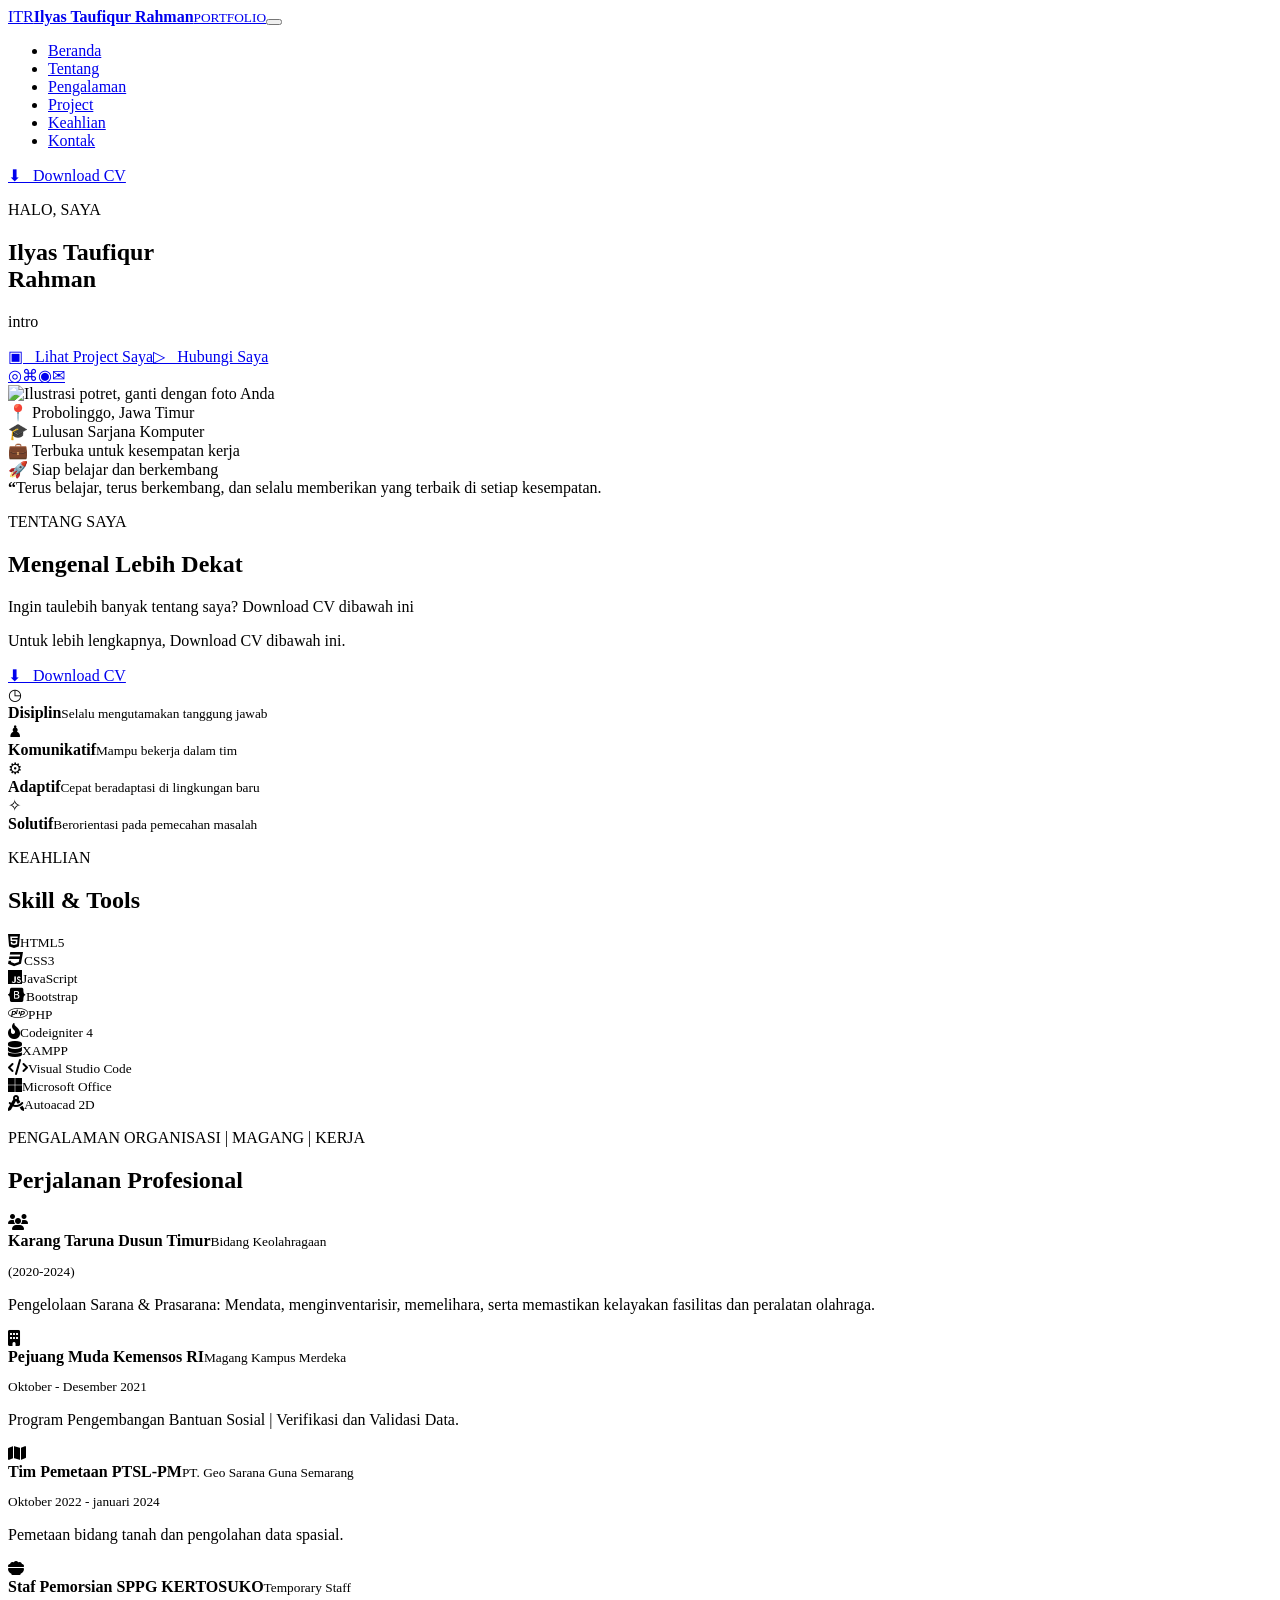
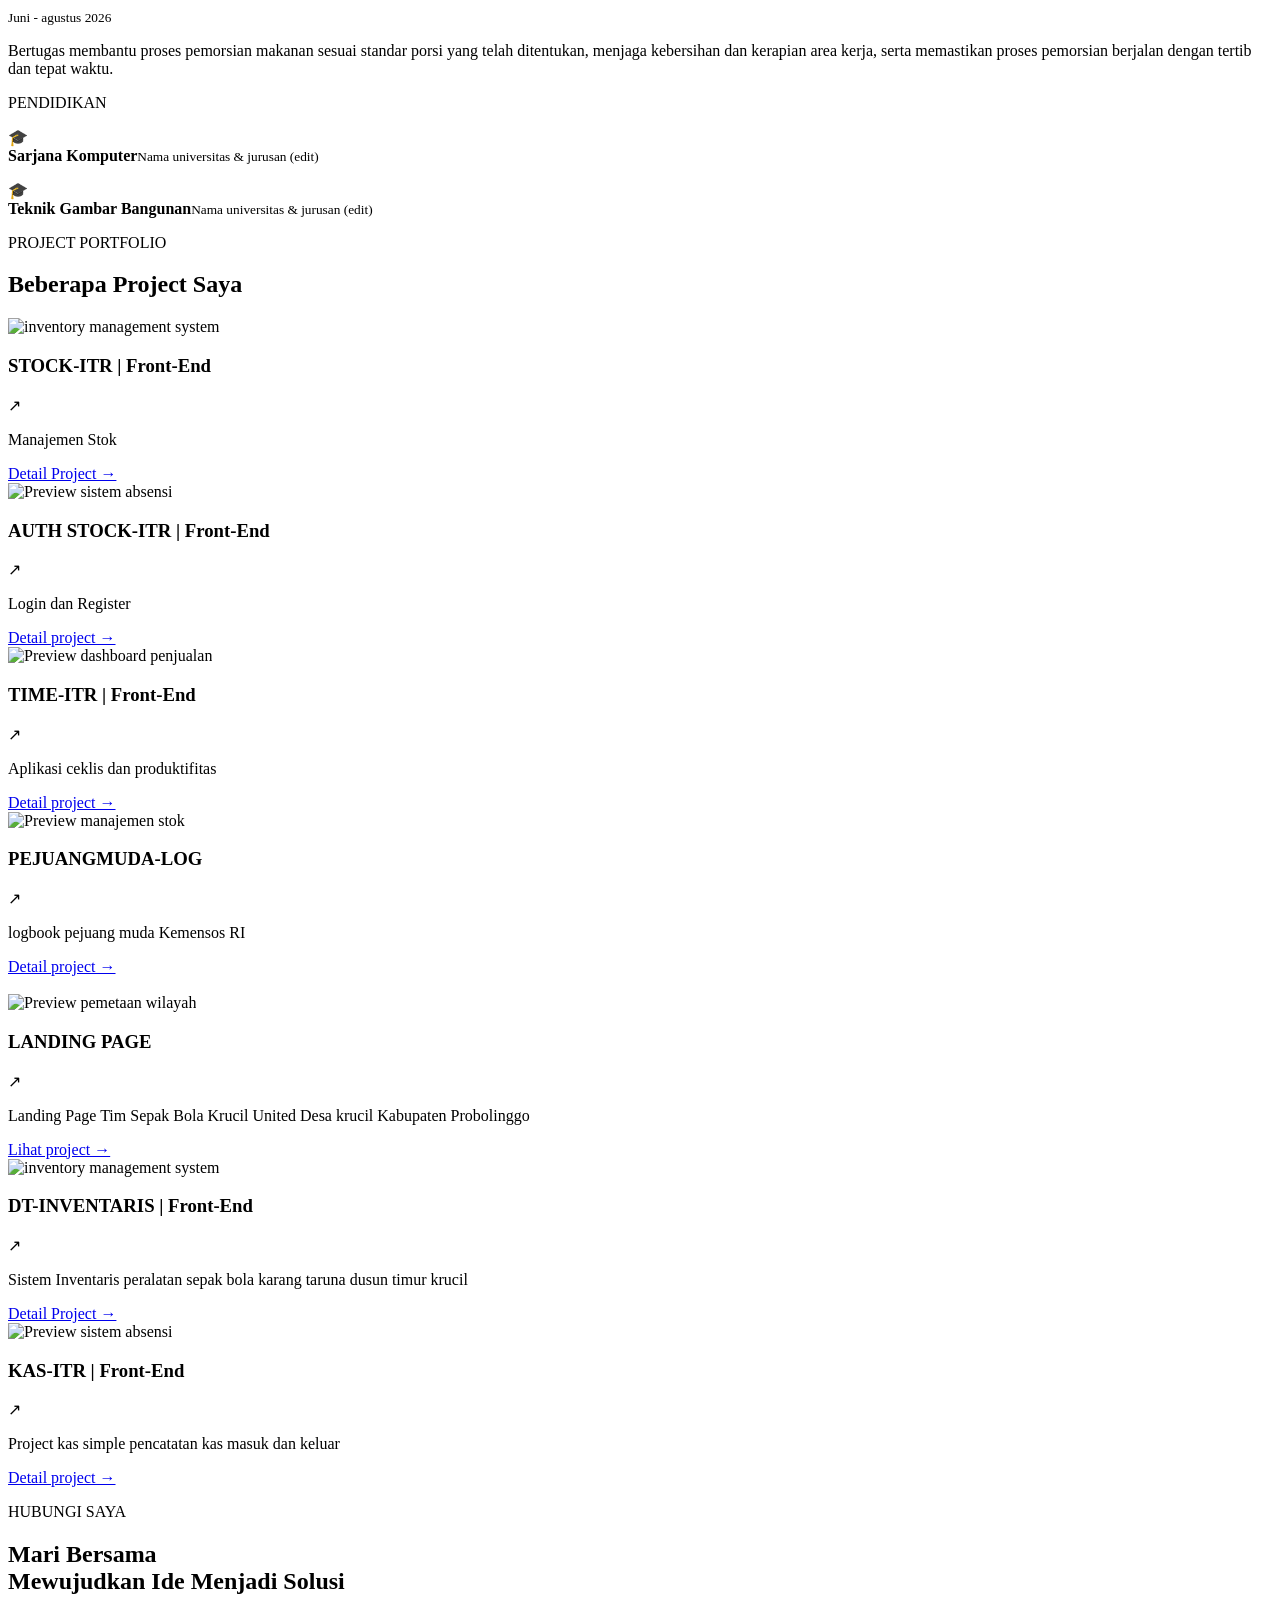
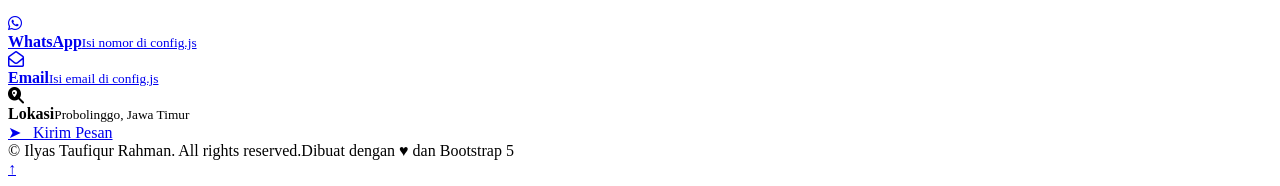
==== index.html @ 0b824280 "Add files via upload" ====
<!doctype html>
<html lang="id">
  <head>
    <meta charset="utf-8" />
    <meta name="viewport" content="width=device-width,initial-scale=1" />
    <meta name="theme-color" content="#080e13" />
    <meta
      name="description"
      content="Portfolio profesional Ilyas Taufiqur Rahman: administrasi, operasional, pemetaan, dan project digital."
    />
    <title>ITR | Personal Portfolio</title>
    <link
      rel="icon"
      type="image/png"
      href="assets/img/hero-portrait.jpeg"
      class="ikon"
    />

    <!-- <link
      href="https://cdn.jsdelivr.net/npm/bootstrap@5.3.3/dist/css/bootstrap.min.css"
      rel="stylesheet"
    /> -->
    <link
      href="https://cdn.jsdelivr.net/npm/bootstrap-icons@1.11.3/font/bootstrap-icons.min.css"
      rel="stylesheet"
    />
    <link
      href="https://fonts.googleapis.com/css2?family=Barlow+Condensed:wght@500;600;700;800;900&family=Inter:wght@400;500;600;700&display=swap"
      rel="stylesheet"
    />
    <link rel="stylesheet" href="assets/css/bootstrap.min.css" />
    <link rel="stylesheet" href="assets/css/style.css" />
    <link
      rel="stylesheet"
      href="https://cdnjs.cloudflare.com/ajax/libs/font-awesome/6.5.2/css/all.min.css"
    />
  </head>
  <body>
    <header class="site-header fixed-top">
      <nav class="container navbar navbar-expand-lg navbar-dark">
        <a
          class="navbar-brand brand d-flex align-items-center gap-3"
          href="#beranda"
          ><span class="brand-mark">IT<span>R</span></span
          ><span class="brand-text"
            ><strong id="brandName">Ilyas Taufiqur Rahman</strong
            ><small>PORTFOLIO</small></span
          ></a
        ><button
          class="navbar-toggler"
          type="button"
          data-bs-toggle="collapse"
          data-bs-target="#mainNav"
          aria-label="Buka navigasi"
        >
          <span class="navbar-toggler-icon"></span>
        </button>
        <div class="collapse navbar-collapse" id="mainNav">
          <ul class="navbar-nav mx-auto gap-lg-3">
            <li class="nav-item">
              <a class="nav-link active" href="#beranda">Beranda</a>
            </li>
            <li class="nav-item">
              <a class="nav-link" href="#tentang">Tentang</a>
            </li>
            <li class="nav-item">
              <a class="nav-link" href="#pengalaman">Pengalaman</a>
            </li>
            <li class="nav-item">
              <a class="nav-link" href="#project">Project</a>
            </li>
            <li class="nav-item">
              <a class="nav-link" href="#keahlian">Keahlian</a>
            </li>
            <li class="nav-item">
              <a class="nav-link" href="#kontak">Kontak</a>
            </li>
          </ul>
          <a
            class="btn btn-gold btn-sm nav-cv"
            href="assets/cv/CV-Ilyas.pdf"
            id="navCv"
            download
            >⬇ &nbsp; Download CV</a
          >
        </div>
      </nav>
    </header>
    <main>
      <section class="hero" id="beranda">
        <div class="hero-background"></div>
        <div class="container hero-inner">
          <div class="row align-items-center">
            <div class="col-lg-6 hero-copy">
              <p class="eyebrow">HALO, SAYA</p>
              <h1>Ilyas Taufiqur<br /><span>Rahman</span></h1>
              <!-- <p class="hero-subtitle" id="tagline"></p> -->
              <p class="hero-description" id="intro">intro</p>
              <div class="d-flex gap-3 flex-wrap mt-4">
                <a href="#project" class="btn btn-gold"
                  >▣ &nbsp; Lihat Project Saya</a
                ><a href="#kontak" class="btn btn-outline-light"
                  >▷ &nbsp; Hubungi Saya</a
                >
              </div>
              <div class="socials mt-4" id="socials">
                <a href="#kontak" aria-label="LinkedIn"></a
                ><a href="#kontak" aria-label="Instagram">◎</a
                ><a href="#kontak" aria-label="GitHub">⌘</a
                ><a href="#kontak" aria-label="WhatsApp">◉</a
                ><a href="#kontak" aria-label="Email">✉</a>
              </div>
            </div>
            <div class="col-lg-6 hero-right">
              <img
                class="hero-person"
                src="assets/img/hero-portrait.jpeg"
                alt="Ilustrasi potret, ganti dengan foto Anda"
              />
              <div class="hero-facts">
                <div>
                  📍 <span id="locationTop">Probolinggo, Jawa Timur</span>
                </div>
                <div>🎓 <span>Lulusan Sarjana Komputer</span></div>
                <div>💼 <span>Terbuka untuk kesempatan kerja</span></div>
                <div>🚀 <span>Siap belajar dan berkembang</span></div>
              </div>
              <div class="quote">
                <b>“</b
                ><span
                  >Terus belajar, terus berkembang, dan selalu memberikan yang
                  terbaik di setiap kesempatan.</span
                >
              </div>
            </div>
          </div>
        </div>
      </section>
      <section class="about-skills" id="tentang">
        <div class="container">
          <div class="row g-5">
            <div class="col-lg-7">
              <p class="eyebrow small">TENTANG SAYA</p>
              <h2>Mengenal Lebih Dekat</h2>
              <div class="row g-4">
                <div class="col-md-7">
                  <p class="muted" id="aboutText">
                    Ingin taulebih banyak tentang saya? Download CV dibawah ini
                  </p>
                  <p>Untuk lebih lengkapnya, Download CV dibawah ini.</p>
                  <a
                    class="btn btn-gold mt-2"
                    href="assets/cv/CV-ILyas.pdf"
                    id="aboutCv"
                    download
                    >⬇ &nbsp; Download CV</a
                  >
                </div>
                <div class="col-md-5">
                  <div class="value-grid">
                    <div class="value-card">
                      <span>◷</span>
                      <div>
                        <strong>Disiplin</strong
                        ><small>Selalu mengutamakan tanggung jawab</small>
                      </div>
                    </div>
                    <div class="value-card">
                      <span>♟</span>
                      <div>
                        <strong>Komunikatif</strong
                        ><small>Mampu bekerja dalam tim</small>
                      </div>
                    </div>
                    <div class="value-card">
                      <span>⚙</span>
                      <div>
                        <strong>Adaptif</strong
                        ><small>Cepat beradaptasi di lingkungan baru</small>
                      </div>
                    </div>
                    <div class="value-card">
                      <span>✧</span>
                      <div>
                        <strong>Solutif</strong
                        ><small>Berorientasi pada pemecahan masalah</small>
                      </div>
                    </div>
                  </div>
                </div>
              </div>
            </div>
            <div class="col-lg-5 skills-column" id="keahlian">
              <p class="eyebrow small">KEAHLIAN</p>
              <h2>Skill &amp; Tools</h2>
              <div class="skill-grid">
                <div class="skill">
                  <span class="skill-icon orange"
                    ><i class="fa-brands fa-html5"></i></span
                  ><small>HTML5</small>
                </div>
                <div class="skill">
                  <span class="skill-icon blue"
                    ><i class="fa-brands fa-css3"></i></span
                  ><small>CSS3</small>
                </div>
                <div class="skill">
                  <span class="skill-icon yellow"
                    ><i class="fa-brands fa-js"></i></span
                  ><small>JavaScript</small>
                </div>
                <div class="skill">
                  <span class="skill-icon purple"
                    ><i class="fa-brands fa-bootstrap"></i></span
                  ><small>Bootstrap</small>
                </div>
                <div class="skill">
                  <span class="skill-icon lavender"
                    ><i class="fa-brands fa-php"></i></span
                  ><small>PHP</small>
                </div>
                <div class="skill">
                  <span class="skill-icon coral"
                    ><i class="fa-solid fa-fire-flame-curved"></i></span
                  ><small>Codeigniter 4</small>
                </div>
                <div class="skill">
                  <span class="skill-icon sky"
                    ><i class="fa-solid fa-database"></i></span
                  ><small>XAMPP</small>
                </div>
                <div class="skill">
                  <span class="skill-icon biru"
                    ><i class="fa-solid fa-code"></i></span
                  ><small>Visual Studio Code</small>
                </div>

                <div class="skill">
                  <span class="skill-icon blue"
                    ><i class="fa-brands fa-microsoft"></i></span
                  ><small>Microsoft Office</small>
                </div>
                <div class="skill">
                  <span class="skill-icon red"
                    ><i class="fa-solid fa-compass-drafting"></i></span
                  ><small>Autoacad 2D</small>
                </div>
              </div>
            </div>
          </div>
        </div>
      </section>
      <section class="experience" id="pengalaman">
        <div class="container">
          <div class="row g-4">
            <div class="col-lg-9">
              <p class="eyebrow small">
                PENGALAMAN ORGANISASI | MAGANG | KERJA
              </p>
              <h2>Perjalanan Profesional</h2>
              <div class="timeline">
                <article class="timeline-card">
                  <span class="timeline-icon"
                    ><i class="fa-solid fa-users"></i
                  ></span>
                  <div>
                    <strong>Karang Taruna Dusun Timur</strong
                    ><small
                      >Bidang Keolahragaan
                      <p>(2020-2024)</p></small
                    >
                    <p>
                      Pengelolaan Sarana & Prasarana: Mendata, menginventarisir,
                      memelihara, serta memastikan kelayakan fasilitas dan
                      peralatan olahraga.
                    </p>
                  </div>
                </article>
                <article class="timeline-card">
                  <span class="timeline-icon"
                    ><i class="fa-solid fa-building"></i>
                  </span>
                  <div>
                    <strong>Pejuang Muda Kemensos RI</strong
                    ><small
                      >Magang Kampus Merdeka
                      <p>Oktober - Desember 2021</p></small
                    >
                    <p>
                      Program Pengembangan Bantuan Sosial | Verifikasi dan
                      Validasi Data.
                    </p>
                  </div>
                </article>
                <article class="timeline-card">
                  <span class="timeline-icon"
                    ><i class="fa-solid fa-map"></i
                  ></span>
                  <div>
                    <strong>Tim Pemetaan PTSL-PM</strong
                    ><small
                      >PT. Geo Sarana Guna Semarang
                      <p>Oktober 2022 - januari 2024</p></small
                    >
                    <p>Pemetaan bidang tanah dan pengolahan data spasial.</p>
                  </div>
                </article>
                <!-- <article class="timeline-card">
                  <span class="timeline-icon"
                    ><i class="fa-solid fa-map"></i
                  ></span>
                  <div>
                    <strong>Helper Kontruksi</strong
                    ><small
                      >Kontruksi Dan Finishing Bangunan
                      <p>(2026)</p></small
                    >
                    <p>
                      Membantu proses pemasangan keramik dan granit pada lantai
                      maupun dinding.
                    </p>
                  </div>
                </article> -->
                <article class="timeline-card">
                  <span class="timeline-icon"
                    ><i class="fa-solid fa-bowl-food"></i
                  ></span>
                  <div>
                    <strong>Staf Pemorsian SPPG KERTOSUKO</strong
                    ><small
                      >Temporary Staff
                      <p>Juni - agustus 2026</p>
                    </small>
                    <p>
                      Bertugas membantu proses pemorsian makanan sesuai standar
                      porsi yang telah ditentukan, menjaga kebersihan dan
                      kerapian area kerja, serta memastikan proses pemorsian
                      berjalan dengan tertib dan tepat waktu.
                    </p>
                  </div>
                </article>
              </div>
            </div>
            <!-- ========================================================  PENDIDIKAN ILYAS ==================== -->
            <div class="col-lg-3 education-col">
              <p class="eyebrow small">PENDIDIKAN</p>

              <div class="education-card">
                <span>🎓</span>
                <div>
                  <strong>Sarjana Komputer</strong
                  ><small id="educationInfo"
                    >Nama universitas & jurusan (edit)</small
                  >
                </div>
              </div>
              <p></p>
              <div class="education-card">
                <span>🎓</span>
                <div>
                  <strong>Teknik Gambar Bangunan</strong
                  ><small id="educationInfo1"
                    >Nama universitas & jurusan (edit)</small
                  >
                </div>
              </div>
            </div>
          </div>
        </div>
      </section>
      <section class="projects-section" id="project">
        <div class="container">
          <div class="section-heading">
            <div>
              <p class="eyebrow small">PROJECT PORTFOLIO</p>
              <h2>Beberapa Project Saya</h2>
            </div>
          </div>
          <!-- ========================= AWAL GRID ================== -->
          <div class="row g-3" id="projectGrid">
            <div class="col-md-6 col-xl">
              <article class="project-card">
                <img
                  src="assets/img/project-image/dashboard/dashboard.png"
                  alt="inventory management system"
                />
                <div class="project-content">
                  <div class="d-flex justify-content-between">
                    <h3>STOCK-ITR | Front-End</h3>
                    <span>↗</span>
                  </div>
                  <p>Manajemen Stok</p>
                  <a href="project/stock-itr-dashboard.html"
                    >Detail Project →</a
                  >
                </div>
              </article>
            </div>
            <div class="col-md-6 col-xl">
              <article class="project-card">
                <img
                  src="assets/img/project-image/auth/login.png"
                  alt="Preview sistem absensi"
                />
                <div class="project-content">
                  <div class="d-flex justify-content-between">
                    <h3>AUTH STOCK-ITR | Front-End</h3>
                    <span>↗</span>
                  </div>
                  <p>Login dan Register</p>
                  <a href="project/stock-itr-auth.html">Detail project →</a>
                </div>
              </article>
            </div>
            <div class="col-md-6 col-xl">
              <article class="project-card">
                <img
                  src="project/time-itr-detail/assets/images/cover.svg"
                  alt="Preview dashboard penjualan"
                />
                <div class="project-content">
                  <div class="d-flex justify-content-between">
                    <h3>TIME-ITR | Front-End</h3>
                    <span>↗</span>
                  </div>
                  <p>Aplikasi ceklis dan produktifitas</p>
                  <a href="project/time-itr-detail/index.html"
                    >Detail project →</a
                  >
                </div>
              </article>
            </div>
            <div class="col-md-6 col-xl">
              <article class="project-card">
                <img
                  src="project/pejuangmuda-log-detail/assets/images/dashboard.svg"
                  alt="Preview manajemen stok"
                />
                <div class="project-content">
                  <div class="d-flex justify-content-between">
                    <h3>PEJUANGMUDA-LOG</h3>
                    <span>↗</span>
                  </div>
                  <p>logbook pejuang muda Kemensos RI</p>
                  <a href="project/pejuangmuda-log-detail/index.html"
                    >Detail project →</a
                  >
                </div>
              </article>
            </div>
          </div>
          <!-- ====================== pemisahh ====================== -->
          &nbsp;
          <div class="row g-3" id="projectGrid">
            <div class="col-md-6 col-lg-3">
              <article class="project-card">
                <img
                  src="demo/krucil-united/assets/design-reference.png"
                  alt="Preview pemetaan wilayah"
                />
                <div class="project-content">
                  <div class="d-flex justify-content-between">
                    <h3>LANDING PAGE</h3>
                    <span>↗</span>
                  </div>
                  <p>
                    Landing Page Tim Sepak Bola Krucil United Desa krucil
                    Kabupaten Probolinggo
                  </p>
                  <a
                    href="demo/krucil-united/index.html"
                    target="_blank"
                    rel="noopener noreferrer"
                    >Lihat project →</a
                  >
                </div>
              </article>
            </div>
            <div class="col-md-6 col-lg-3">
              <article class="project-card">
                <img
                  src="project/dt-inventaris-project-detail/assets/images/inventaris.svg"
                  alt="inventory management system"
                />
                <div class="project-content">
                  <div class="d-flex justify-content-between">
                    <h3>DT-INVENTARIS | Front-End</h3>
                    <span>↗</span>
                  </div>
                  <p>
                    Sistem Inventaris peralatan sepak bola karang taruna dusun
                    timur krucil
                  </p>
                  <a href="project/dt-inventaris-project-detail/index.html"
                    >Detail Project →</a
                  >
                </div>
              </article>
            </div>
            <div class="col-md-6 col-lg-3">
              <article class="project-card">
                <img
                  src="project/kas-itr-project-details/assets/images/dashboard.svg"
                  alt="Preview sistem absensi"
                />
                <div class="project-content">
                  <div class="d-flex justify-content-between">
                    <h3>KAS-ITR | Front-End</h3>
                    <span>↗</span>
                  </div>
                  <p>Project kas simple pencatatan kas masuk dan keluar</p>
                  <a href="project/kas-itr-project-details/index.html"
                    >Detail project →</a
                  >
                </div>
              </article>
            </div>
          </div>
          <!-- ======================= BATAS GRID 2 ================ -->
        </div>
      </section>
      <section class="contact-section" id="kontak">
        <div class="container">
          <div class="row align-items-center gy-4">
            <div class="col-lg-4">
              <p class="eyebrow small">HUBUNGI SAYA</p>
              <h2>Mari Bersama<br />Mewujudkan Ide Menjadi Solusi</h2>
            </div>
            <div class="col-lg-6">
              <div class="contact-grid">
                <a id="waLink" href="#kontak"
                  ><span><i class="fa-brands fa-whatsapp"></i></span>
                  <div>
                    <strong>WhatsApp</strong
                    ><small id="waText">Isi nomor di config.js</small>
                  </div></a
                ><a id="emailLink" href="#kontak"
                  ><span><i class="fa-regular fa-envelope-open"></i></span>
                  <div>
                    <strong>Email</strong
                    ><small id="emailText">Isi email di config.js</small>
                  </div></a
                >
                <div class="contact-location">
                  <span
                    ><i class="fa-solid fa-magnifying-glass-location"></i
                  ></span>
                  <div>
                    <strong>Lokasi</strong
                    ><small id="locationBottom">Probolinggo, Jawa Timur</small>
                  </div>
                </div>
              </div>
            </div>
            <div class="col-lg-2 text-lg-end">
              <a class="btn btn-gold" id="messageButton" href="#kontak"
                >➤ &nbsp; Kirim Pesan</a
              >
            </div>
          </div>
        </div>
      </section>
    </main>
    <footer class="footer">
      <div class="container d-flex flex-wrap justify-content-between gap-2">
        <span
          >© <span id="year"></span>
          <span id="footerName">Ilyas Taufiqur Rahman</span>. All rights
          reserved.</span
        ><span>Dibuat dengan ♥ dan Bootstrap 5</span>
      </div>
    </footer>
    <a href="#beranda" class="back-top" aria-label="Kembali ke atas">↑</a>
    <script src="assets/js/bootstrap.bundle.min.js"></script>
    <script src="assets/js/config.js"></script>
    <script src="assets/js/main.js"></script>
  </body>
</html>
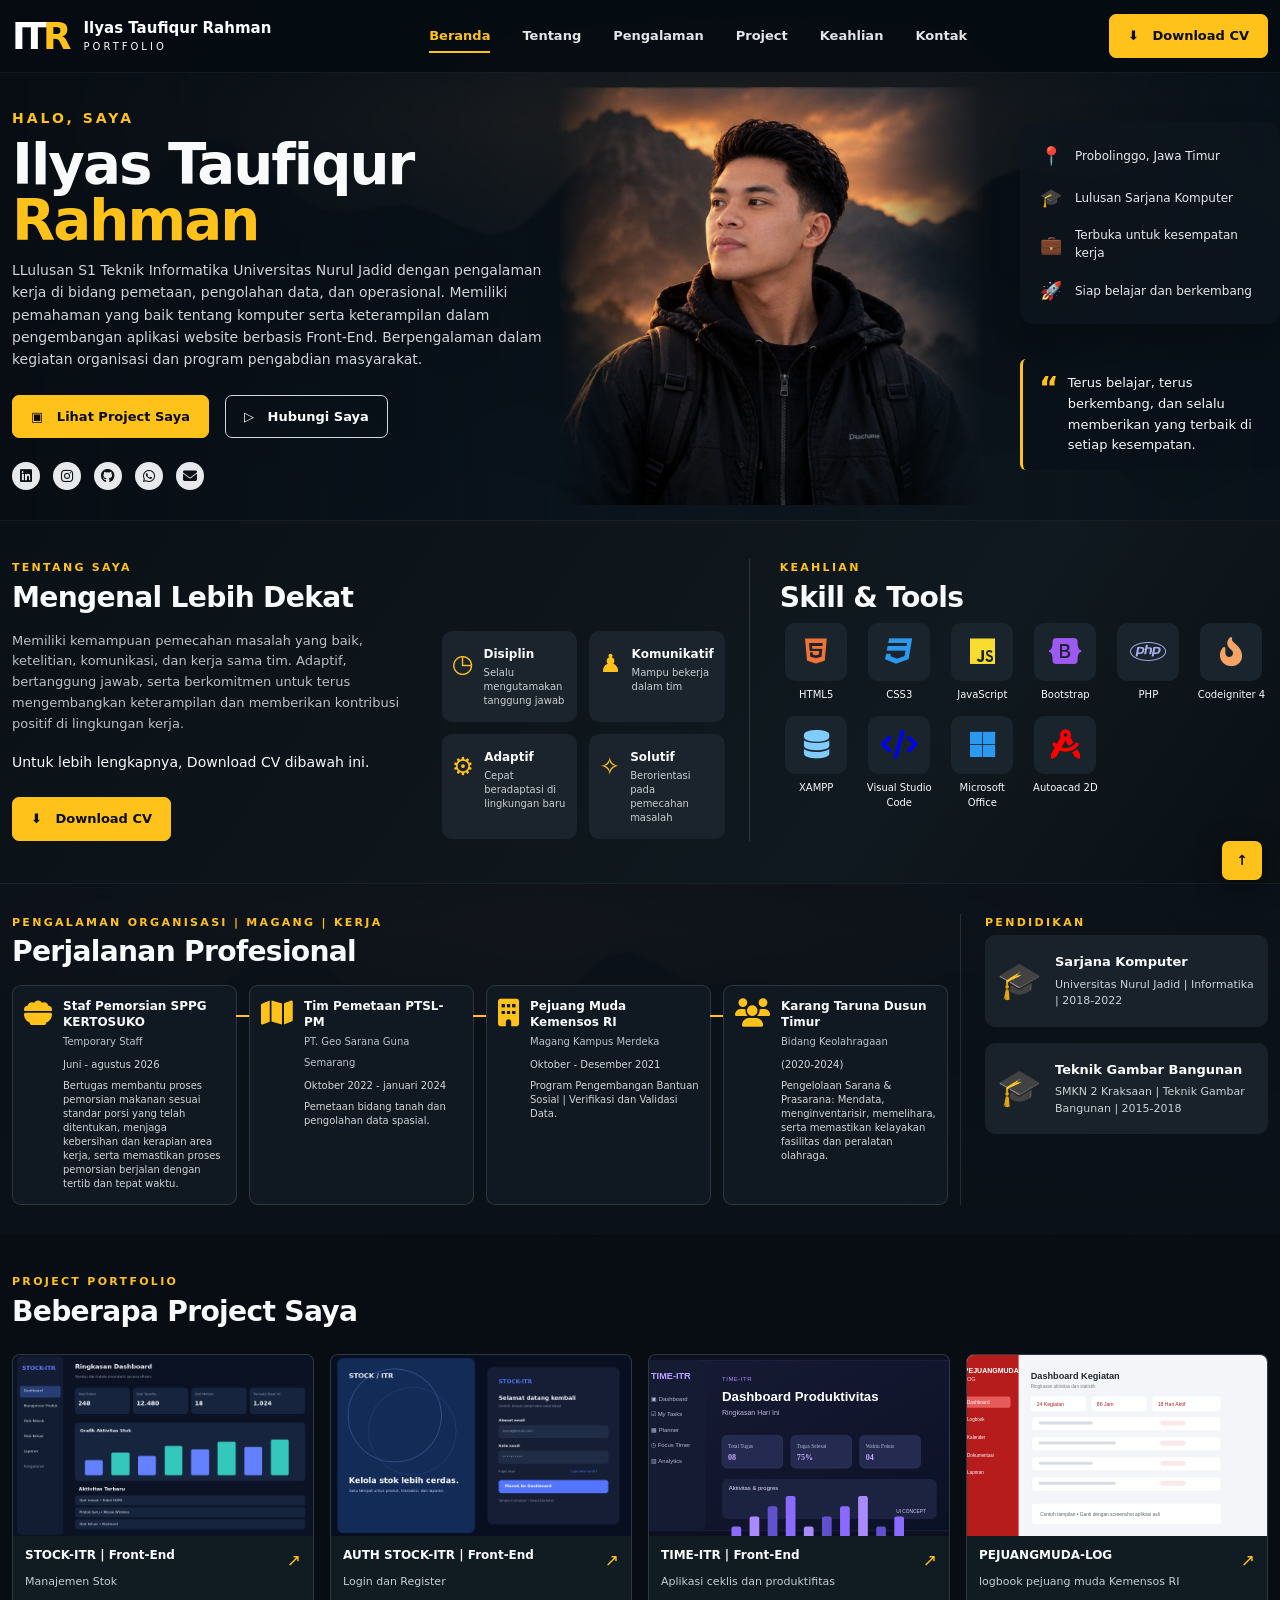
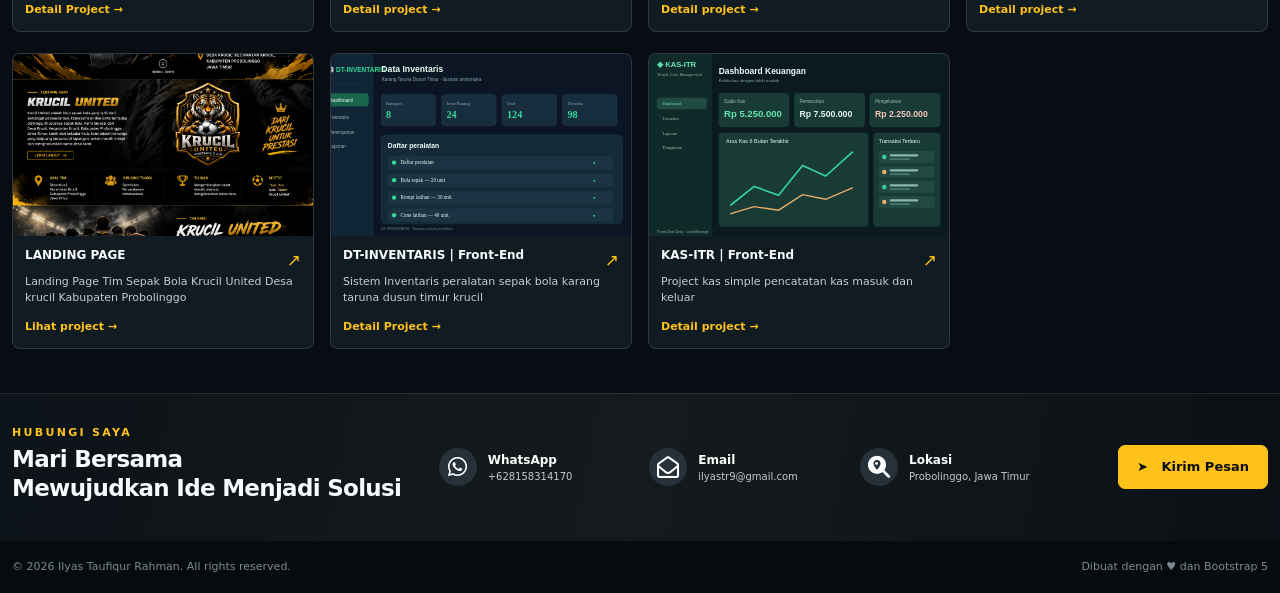
==== commit 0f2eace4: "Update Article" ====
--- a/index.html
+++ b/index.html
@@ -261,68 +261,6 @@
               <div class="timeline">
                 <article class="timeline-card">
                   <span class="timeline-icon"
-                    ><i class="fa-solid fa-users"></i
-                  ></span>
-                  <div>
-                    <strong>Karang Taruna Dusun Timur</strong
-                    ><small
-                      >Bidang Keolahragaan
-                      <p>(2020-2024)</p></small
-                    >
-                    <p>
-                      Pengelolaan Sarana & Prasarana: Mendata, menginventarisir,
-                      memelihara, serta memastikan kelayakan fasilitas dan
-                      peralatan olahraga.
-                    </p>
-                  </div>
-                </article>
-                <article class="timeline-card">
-                  <span class="timeline-icon"
-                    ><i class="fa-solid fa-building"></i>
-                  </span>
-                  <div>
-                    <strong>Pejuang Muda Kemensos RI</strong
-                    ><small
-                      >Magang Kampus Merdeka
-                      <p>Oktober - Desember 2021</p></small
-                    >
-                    <p>
-                      Program Pengembangan Bantuan Sosial | Verifikasi dan
-                      Validasi Data.
-                    </p>
-                  </div>
-                </article>
-                <article class="timeline-card">
-                  <span class="timeline-icon"
-                    ><i class="fa-solid fa-map"></i
-                  ></span>
-                  <div>
-                    <strong>Tim Pemetaan PTSL-PM</strong
-                    ><small
-                      >PT. Geo Sarana Guna Semarang
-                      <p>Oktober 2022 - januari 2024</p></small
-                    >
-                    <p>Pemetaan bidang tanah dan pengolahan data spasial.</p>
-                  </div>
-                </article>
-                <!-- <article class="timeline-card">
-                  <span class="timeline-icon"
-                    ><i class="fa-solid fa-map"></i
-                  ></span>
-                  <div>
-                    <strong>Helper Kontruksi</strong
-                    ><small
-                      >Kontruksi Dan Finishing Bangunan
-                      <p>(2026)</p></small
-                    >
-                    <p>
-                      Membantu proses pemasangan keramik dan granit pada lantai
-                      maupun dinding.
-                    </p>
-                  </div>
-                </article> -->
-                <article class="timeline-card">
-                  <span class="timeline-icon"
                     ><i class="fa-solid fa-bowl-food"></i
                   ></span>
                   <div>
@@ -339,6 +277,74 @@
                     </p>
                   </div>
                 </article>
+
+                <article class="timeline-card">
+                  <span class="timeline-icon"
+                    ><i class="fa-solid fa-map"></i
+                  ></span>
+                  <div>
+                    <strong>Tim Pemetaan PTSL-PM</strong
+                    ><small
+                      >PT. Geo Sarana Guna Semarang
+                      <p>Oktober 2022 - januari 2024</p></small
+                    >
+                    <p>Pemetaan bidang tanah dan pengolahan data spasial.</p>
+                  </div>
+                </article>
+
+                <article class="timeline-card">
+                  <span class="timeline-icon"
+                    ><i class="fa-solid fa-building"></i>
+                  </span>
+                  <div>
+                    <strong>Pejuang Muda Kemensos RI</strong
+                    ><small
+                      >Magang Kampus Merdeka
+                      <p>Oktober - Desember 2021</p></small
+                    >
+                    <p>
+                      Program Pengembangan Bantuan Sosial | Verifikasi dan
+                      Validasi Data.
+                    </p>
+                  </div>
+                </article>
+
+                <article class="timeline-card">
+                  <span class="timeline-icon"
+                    ><i class="fa-solid fa-users"></i
+                  ></span>
+                  <div>
+                    <strong>Karang Taruna Dusun Timur</strong
+                    ><small
+                      >Bidang Keolahragaan
+                      <p>(2020-2024)</p></small
+                    >
+                    <p>
+                      Pengelolaan Sarana & Prasarana: Mendata, menginventarisir,
+                      memelihara, serta memastikan kelayakan fasilitas dan
+                      peralatan olahraga.
+                    </p>
+                  </div>
+                </article>
+              
+              
+                <!-- <article class="timeline-card">
+                  <span class="timeline-icon"
+                    ><i class="fa-solid fa-map"></i
+                  ></span>
+                  <div>
+                    <strong>Helper Kontruksi</strong
+                    ><small
+                      >Kontruksi Dan Finishing Bangunan
+                      <p>(2026)</p></small
+                    >
+                    <p>
+                      Membantu proses pemasangan keramik dan granit pada lantai
+                      maupun dinding.
+                    </p>
+                  </div>
+                </article> -->
+
               </div>
             </div>
             <!-- ========================================================  PENDIDIKAN ILYAS ==================== -->
--- a/assets/css/style.css
+++ b/assets/css/style.css
@@ -0,0 +1,613 @@
+:root {
+  --bg: #080e13;
+  --panel: #121b22;
+  --panel2: #1b252e;
+  --gold: #ffc21b;
+  --text: #f8fafb;
+  --muted: #b9c0c8;
+}
+
+* {
+  box-sizing: border-box;
+}
+
+html {
+  scroll-behavior: smooth; scroll-padding-top: 76px;
+}
+
+body {
+  font-family: system-ui,-apple-system,"Segoe UI",sans-serif; font-size: 14px; color: var(--text); background: var(--bg);
+}
+
+a {
+  text-decoration: none;
+}
+
+h1,
+h2,
+h3,
+p {
+  margin-top: 0;
+}
+
+h2 {
+  font-size: clamp(23px,2.2vw,33px); font-weight: 800; letter-spacing: -.7px;
+}
+
+p {
+  line-height: 1.6;
+}
+
+.container {
+  max-width: 1330px;
+}
+
+.site-header {
+  z-index: 50; border-bottom: 1px solid #ffffff10; background: rgba(6,12,17,.94); backdrop-filter: blur(15px);
+}
+
+.navbar {
+  min-height: 72px;
+}
+
+.brand-mark {
+  font-size: 37px; font-weight: 900; line-height: 1; letter-spacing: -4px;
+}
+
+.brand-mark span {
+  color: var(--gold);
+}
+
+.brand-text {
+  display: flex; flex-direction: column; line-height: 1.1;
+}
+
+.brand-text strong {
+  font-size: 15px;
+}
+
+.brand-text small {
+  margin-top: 5px; font-size: 10px; letter-spacing: 3px;
+}
+
+.nav-link {
+  position: relative; font-size: 13px; font-weight: 600; color: #e3e5e7!important;
+}
+
+.nav-link:hover,
+.nav-link.active {
+  color: var(--gold)!important;
+}
+
+.nav-link.active:after {
+  content: ""; position: absolute; right: 8px; bottom: 1px; left: 8px; height: 2px; background: var(--gold);
+}
+
+.btn {
+  padding: 11px 18px; border-radius: 7px; font-size: 13px; font-weight: 800;
+}
+
+.btn-gold {
+  border: 1px solid var(--gold); color: #0b0c0d; background: var(--gold);
+}
+
+.btn-gold:hover {
+  border-color: #e6aa08; color: #0b0c0d; background: #e6aa08;
+}
+
+.btn-outline-light {
+  border-color: #d3d6da; color: #fff;
+}
+
+.eyebrow {
+  margin-bottom: 8px; font-size: 14px; font-weight: 800; letter-spacing: 3px; color: var(--gold);
+}
+
+.eyebrow.small {
+  margin-bottom: 4px; font-size: 11px; letter-spacing: 2.3px;
+}
+
+.muted {
+  color: var(--muted);
+}
+
+.hero {
+  position: relative; overflow: hidden; min-height: 490px; padding-top: 72px; background: #0b141b;
+}
+
+.hero-background {
+  position: absolute; background: linear-gradient(90deg,#070d13 0%,#071019bb 35%,#08101850 72%,#071018bd 100%),url('../img/mountain-bg.jpg') center 49%/cover; inset: 0;
+}
+
+.hero-inner {
+  position: relative; z-index: 1;
+}
+
+.hero-inner > .row {
+  min-height: 418px;
+}
+
+.hero-copy {
+  position: relative; z-index: 4; padding-top: 35px; padding-bottom: 30px;
+}
+
+.hero h1 {
+  margin-bottom: 10px; font-size: clamp(45px,4.4vw,66px); font-weight: 900; line-height: .99; letter-spacing: -2px;
+}
+
+.hero h1 span {
+  color: var(--gold);
+}
+
+.hero-subtitle {
+  margin-bottom: 14px; font-size: 16px; color: #d4dbe1;
+}
+
+.hero-description {
+  max-width: 560px; font-size: 14px; color: #d0d5d8;
+}
+
+.socials {
+  display: flex; gap: 13px;
+}
+
+.socials a {
+  display: grid; place-items: center; width: 28px; height: 28px; border-radius: 50%; font-weight: 900; color: #0b1116; background: #e7e9ec;
+}
+
+.socials a:hover {
+  background: var(--gold);
+}
+
+.hero-right {
+  position: relative; height: 418px;
+}
+
+.hero-person {
+  position: absolute; bottom: 0; left: -13%; width: 67%; height: 100%; opacity: .96; object-fit: cover; object-position: 48% 35%; mask-image: linear-gradient(90deg,transparent 0%,#000 20%,#000 74%,transparent 100%);
+}
+
+.hero-facts {
+  position: absolute; top: 35px; right: 0; display: grid; gap: 15px; width: 260px; padding: 20px; border-radius: 13px; background: #0d151dcc; box-shadow: 0 12px 30px #0003;
+}
+
+.hero-facts > div {
+  display: flex; align-items: center; gap: 13px; font-size: 18px; color: var(--gold);
+}
+
+.hero-facts span {
+  font-size: 12px; color: #e4e9ec;
+}
+
+.quote {
+  position: absolute; right: 0; bottom: 35px; display: flex; gap: 9px; width: 260px; padding: 14px 16px; border-left: 3px solid var(--gold); border-radius: 6px; background: #081018b5;
+}
+
+.quote b {
+  font-size: 30px; line-height: 1; color: var(--gold);
+}
+
+.quote span {
+  font-size: 13px; line-height: 1.6;
+}
+
+.about-skills {
+  padding: 38px 0 42px; border-top: 1px solid #ffffff0b; background: linear-gradient(125deg,#0a1116,#10191f 70%,#0a1015);
+}
+
+.about-skills .row > div:first-child > h2 {
+  margin-bottom: 16px;
+}
+
+.about-skills .muted {
+  font-size: 13px;
+}
+
+.value-grid {
+  display: grid; grid-template-columns: repeat(2,1fr); gap: 12px;
+}
+
+.value-card {
+  display: flex; gap: 10px; min-height: 83px; padding: 14px 10px; border-radius: 10px; background: #1b242c;
+}
+
+.value-card > span {
+  font-size: 25px; color: var(--gold);
+}
+
+.value-card strong,
+.value-card small {
+  display: block;
+}
+
+.value-card strong {
+  font-size: 12px;
+}
+
+.value-card small {
+  margin-top: 3px; font-size: 10px; line-height: 1.4; color: #c9ced3;
+}
+
+.skills-column {
+  padding-left: 30px; border-left: 1px solid #ffffff22;
+}
+
+.skill-grid {
+  display: grid; grid-template-columns: repeat(6,1fr); gap: 14px 10px;
+}
+
+.skill {
+  min-width: 0; text-align: center;
+}
+
+.skill-icon {
+  display: grid; place-items: center; max-width: 62px; height: 58px; border-radius: 10px; margin: auto auto 6px; font-size: 29px; font-weight: 900; background: #1a242d;
+}
+
+.skill small {
+  display: block; font-size: 10px; white-space: normal;
+}
+
+.orange {
+  color: #f27337;
+}
+
+.blue {
+  color: #2a9af0;
+}
+
+.yellow {
+  color: #f9dc30;
+}
+
+.red {
+  color: red;
+}
+
+.biru {
+  color: blue;
+}
+
+.purple {
+  color: #9e59f2;
+}
+
+.lavender {
+  color: #a7afea;
+}
+
+.sky {
+  color: #80ccff;
+}
+
+.green {
+  color: #71cb56;
+}
+
+.coral {
+  color: #f6a367;
+}
+
+.skill-note {
+  margin-top: 13px; font-size: 10px; color: #788791;
+}
+
+.experience {
+  padding: 30px 0; border-top: 1px solid #ffffff10; background: linear-gradient(#0b1119dc,#0a1118ed),url('../img/mountain-bg.jpg') center 65%/cover;
+}
+
+.timeline {
+  display: grid; grid-template-columns: repeat(4,1fr); gap: 12px; margin-top: 16px;
+}
+
+.timeline-card {
+  position: relative; display: flex; gap: 11px; min-height: 112px; padding: 13px 11px; border: 1px solid #ffffff20; border-radius: 9px; background: #121b23db;
+}
+
+.timeline-card:not(:last-child):after {
+  content: ""; position: absolute; top: 29px; right: -13px; z-index: 2; width: 13px; height: 2px; background: var(--gold);
+}
+
+.timeline-icon {
+  font-size: 28px; line-height: 1; color: var(--gold);
+}
+
+.timeline-card strong {
+  display: block; font-size: 12px; line-height: 1.3;
+}
+
+.timeline-card small {
+  font-size: 10px; color: #b8c4cf;
+}
+
+.timeline-card p {
+  margin: 7px 0 0; font-size: 10px; line-height: 1.4; color: #d1d5d9;
+}
+
+.education-col {
+  padding-left: 24px; border-left: 1px solid #ffffff1e;
+}
+
+.education-card {
+  display: flex; align-items: center; gap: 13px; padding: 17px 12px; border-radius: 10px; background: #19222b;
+}
+
+.education-card > span {
+  font-size: 36px;
+}
+
+.education-card strong,
+.education-card small {
+  display: block;
+}
+
+.education-card strong {
+  font-size: 13px;
+}
+
+.education-card small {
+  margin-top: 5px; font-size: 11px; color: #cbd2d8;
+}
+
+.projects-section {
+  padding: 38px 0 44px; background: #070d12;
+}
+
+.section-heading {
+  display: flex; justify-content: space-between; align-items: end; gap: 20px; margin-bottom: 17px;
+}
+
+.section-heading .muted {
+  font-size: 11px;
+}
+
+.project-card {
+  overflow: hidden; height: 100%; border: 1px solid #ffffff20; border-radius: 8px; background: #111b22; transition: transform .2s,border-color .2s;
+}
+
+.project-card:hover {
+  border-color: #ffc21b80; transform: translateY(-5px);
+}
+
+.project-card img {
+  display: block; width: 100%; object-fit: cover; aspect-ratio: 1.65;
+}
+
+.project-content {
+  padding: 12px;
+}
+
+.project-content h3 {
+  font-size: 12px; font-weight: 800; line-height: 1.3;
+}
+
+.project-content span {
+  font-size: 17px; color: var(--gold);
+}
+
+.project-content p {
+  margin-bottom: 8px; font-size: 11px; line-height: 1.5; color: #c5cdd4;
+}
+
+.project-content a {
+  font-size: 11px; font-weight: 700; color: var(--gold);
+}
+
+.contact-section {
+  padding: 30px 0; border-top: 1px solid #ffffff1b; background: linear-gradient(100deg,#0c1319,#151b1c,#0a1015);
+}
+
+.contact-section h2 {
+  font-size: 23px; line-height: 1.25;
+}
+
+.contact-grid {
+  display: grid; grid-template-columns: repeat(3,1fr); gap: 16px;
+}
+
+.contact-grid > a,
+.contact-location {
+  display: flex; align-items: center; gap: 11px; min-width: 0; color: #fff;
+}
+
+.contact-grid span {
+  display: grid; flex: 0 0 38px; place-items: center; height: 38px; border-radius: 50%; font-size: 22px; background: #26313a;
+}
+
+.contact-grid strong,
+.contact-grid small {
+  display: block;
+}
+
+.contact-grid strong {
+  font-size: 12px;
+}
+
+.contact-grid small {
+  font-size: 10px; color: #c3cbd2; overflow-wrap: anywhere;
+}
+
+.footer {
+  padding: 18px 0; font-size: 11px; color: #7d8b96; background: #060b0e;
+}
+
+.back-top {
+  position: fixed; right: 18px; bottom: 20px; z-index: 20; padding: 9px 14px; border-radius: 7px; font-weight: 900; color: #111; background: var(--gold); box-shadow: 0 5px 25px #0008;
+}
+
+@media(max-width:1199px) {
+  .skill-grid {
+    grid-template-columns: repeat(4,1fr);
+  }
+
+  .timeline {
+    grid-template-columns: repeat(2,1fr);
+  }
+
+  .timeline-card:after {
+    display: none;
+  }
+
+  .hero-facts,
+  .quote {
+    right: 0; width: 225px;
+  }
+
+  .hero-person {
+    left: -18%;
+  }
+}
+
+@media(max-width:991px) {
+  .nav-cv {
+    margin: 10px 0;
+  }
+
+  .hero {
+    padding-top: 72px;
+  }
+
+  .hero-inner > .row {
+    min-height: unset;
+  }
+
+  .hero-copy {
+    padding-top: 55px;
+  }
+
+  .hero-right {
+    height: 300px;
+  }
+
+  .hero-person {
+    left: 7%; width: 60%;
+  }
+
+  .hero-facts {
+    top: 18px;
+  }
+
+  .quote {
+    bottom: 18px;
+  }
+
+  .skills-column,
+  .education-col {
+    padding-left: 12px; border: 0;
+  }
+
+  .skills-column {
+    margin-top: 15px;
+  }
+
+  .skill-grid {
+    grid-template-columns: repeat(6,1fr);
+  }
+
+  .contact-grid {
+    gap: 10px;
+  }
+
+  .navbar-collapse {
+    padding: 12px 0;
+  }
+
+  .nav-link.active:after {
+    display: none;
+  }
+}
+
+@media(max-width:575px) {
+  .brand-mark {
+    font-size: 30px;
+  }
+
+  .brand-text strong {
+    font-size: 12px;
+  }
+
+  .brand-text small {
+    font-size: 8px;
+  }
+
+  .hero h1 {
+    font-size: 44px;
+  }
+
+  .hero-copy {
+    padding-top: 38px;
+  }
+
+  .hero-subtitle {
+    font-size: 13px;
+  }
+
+  .hero-description {
+    font-size: 12px;
+  }
+
+  .hero-right {
+    height: 285px;
+  }
+
+  .hero-person {
+    left: -16%; width: 88%; height: 100%;
+  }
+
+  .hero-facts {
+    top: 8px; right: 0; gap: 9px; width: 177px; padding: 10px;
+  }
+
+  .hero-facts > div {
+    gap: 7px; font-size: 14px;
+  }
+
+  .hero-facts span {
+    font-size: 10px;
+  }
+
+  .quote {
+    right: 0; bottom: 8px; width: 190px; padding: 9px;
+  }
+
+  .quote span {
+    font-size: 10px;
+  }
+
+  .value-grid {
+    grid-template-columns: repeat(2,1fr);
+  }
+
+  .skill-grid {
+    grid-template-columns: repeat(4,1fr);
+  }
+
+  .timeline {
+    grid-template-columns: 1fr;
+  }
+
+  .contact-grid {
+    grid-template-columns: 1fr; gap: 16px;
+  }
+
+  .section-heading {
+    display: block;
+  }
+
+  .section-heading .muted {
+    margin-top: 8px;
+  }
+
+  .project-card img {
+    aspect-ratio: 1.9;
+  }
+
+  .contact-section h2 {
+    font-size: 22px;
+  }
+
+  .about-skills,
+  .projects-section {
+    padding: 28px 0;
+  }
+}
